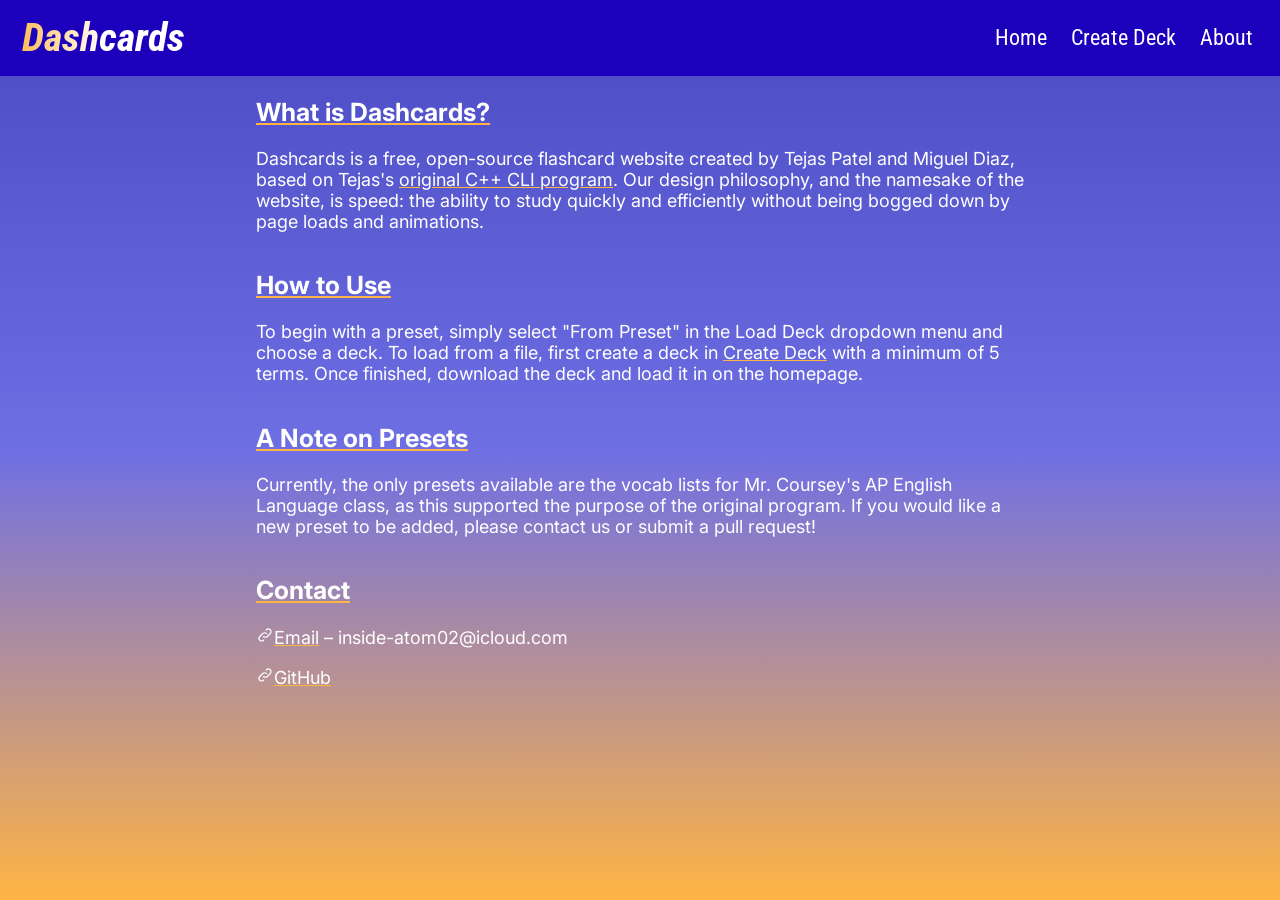
==== about.html @ 9b15b109 "Replace Xcode project with Dashcards Clears the DataTransmission Xcode project and copies in the Das" ====
<!DOCTYPE html>
<html lang="en-US">
<head>
    <title>Dashcards - About</title>
    <link rel="stylesheet" href="style.css">
    <style>
        body { overflow: scroll; overflow-x: hidden; };
    </style>
    <meta charset="UTF-8">
    <meta name="viewport" content="width=device-width, initial-scale=1.0">
    <script>
    if(/Android|webOS|iPhone|iPad|iPod|BlackBerry|IEMobile|Opera Mini/i.test(navigator.userAgent)){
        alert("This website is currently not designed for mobile! Please open in a desktop web browser instead.");
        }
    </script>
    <link rel="apple-touch-icon" sizes="180x180" href="apple-touch-icon.png">
    <link rel="icon" type="image/png" sizes="32x32" href="favicon-32x32.png">
    <link rel="icon" type="image/png" sizes="16x16" href="favicon-16x16.png">
    <link rel="manifest" href="site.webmanifest">
    <link rel="mask-icon" href="safari-pinned-tab.svg" color="#373e98">
    <meta name="msapplication-TileColor" content="#2b5797">
    <meta name="theme-color" content="#373e98">
</head>
    <!-- Google tag (gtag.js) -->
<script async src="https://www.googletagmanager.com/gtag/js?id=G-7D8ZYG3FQY"></script>
<script>
  window.dataLayer = window.dataLayer || [];
  function gtag(){dataLayer.push(arguments);}
  gtag('js', new Date());

  gtag('config', 'G-7D8ZYG3FQY');
</script>
<body>
    <div class="header">
        <a href="index.html" id="logo">Dashcards</a>
        <a href="about.html" style="margin-right: 25px">About</a>
        <a href="createdeck.html">Create Deck</a>
        <a href="index.html">Home</a>
    </div>
    <div style="padding-top: 76px"></div>
    <div id="content">
        <div>
            <h2 class="section-title">What is Dashcards?</h2>
            <p>Dashcards is a free, open-source flashcard website created by Tejas Patel and Miguel Diaz, based on Tejas's
                <a href="https://github.com/tpate0562/Quizlet-main/blob/master/main.cpp" class="text-link">original C++ CLI program</a>.
                Our design philosophy, and the namesake of the website, is speed: the ability to study quickly and efficiently without being bogged down by page loads and animations.</p>
        </div>

        <div>
            <h2 class="section-title">How to Use</h2>
            <p>To begin with a preset, simply select "From Preset" in the Load Deck dropdown menu and choose a deck. To load from a file, first create a deck in
            <a href="createdeck.html" class="text-link">Create Deck</a>
            with a minimum of 5 terms. Once finished, download the deck and load it in on the homepage.</p>
        </div>

        <div>
            <h2 class="section-title">A Note on Presets</h2>
            <p>Currently, the only presets available are the vocab lists for Mr. Coursey's AP English Language class, as this supported the purpose of the original program. If you would like a new preset to be added, please contact us or submit a pull request!</p>
        </div>

        <div>
            <h2 class="section-title">Contact</h2>
            <p><svg xmlns="http://www.w3.org/2000/svg" class="icon icon-tabler icon-tabler-link" width="18" height="18" viewBox="0 0 24 24" stroke-width="1.5" stroke="#ffffff" fill="none" stroke-linecap="round" stroke-linejoin="round">
                <path stroke="none" d="M0 0h24v24H0z" fill="none"/>
                <path d="M10 14a3.5 3.5 0 0 0 5 0l4 -4a3.5 3.5 0 0 0 -5 -5l-.5 .5" />
                <path d="M14 10a3.5 3.5 0 0 0 -5 0l-4 4a3.5 3.5 0 0 0 5 5l.5 -.5" />
            </svg><a href="mailto:inside-atom02@icloud.com" class="text-link">Email</a>
            &ndash; inside-atom02@icloud.com
            </p>
            <br>
            <a href="https://github.com/tpate0562/Dashcards" class="text-link" style="margin-left: 20%"><svg xmlns="http://www.w3.org/2000/svg" class="icon icon-tabler icon-tabler-link" width="18" height="18" viewBox="0 0 24 24" stroke-width="1.5" stroke="#ffffff" fill="none" stroke-linecap="round" stroke-linejoin="round">
                <path stroke="none" d="M0 0h24v24H0z" fill="none"/>
                <path d="M10 14a3.5 3.5 0 0 0 5 0l4 -4a3.5 3.5 0 0 0 -5 -5l-.5 .5" />
                <path d="M14 10a3.5 3.5 0 0 0 -5 0l-4 4a3.5 3.5 0 0 0 5 5l.5 -.5" />
            </svg>GitHub</a>
        </div>
    </div>
</body>
</html>
---- style.css ----
@import url('https://fonts.googleapis.com/css2?family=Roboto+Condensed&display=swap');
@import url('https://fonts.googleapis.com/css2?family=Inter:wght@500&display=swap');

:root {
    --dashcards-blue: #1c00bc;
    --dashcards-orange: #ffb444;
}

html { scroll-behavior: smooth; }
html, body { height: 100%; }

body {
    margin: 0;
    padding: 0;
    background-attachment: fixed;
    background-image: linear-gradient(180deg, #4949c2, #6f6fe4, var(--dashcards-orange));
    min-height: 100vh;
    background-repeat: no-repeat;
    overflow: hidden;
    box-sizing: border-box;

    /* background-image: radial-gradient(rgb(4, 45, 157), rgb(64, 116, 237)); */
}

.header {
    position: fixed;
    background-color: var(--dashcards-blue);
    padding: 15px 10px;
    width: 100%;
}

.header a, .header button, .header label {
    display: block;
    float: right;
    padding: 12px;
    line-height: 22px;
    text-align: center;
    text-decoration: none;
    border: #00000000;
    background-color: #00000000;
    font-family: "Roboto Condensed";
    font-size: 22px;
    color: #ffffff;
    border-radius: 5px;
    user-select: none;
    cursor: pointer;
}

.header label {
    cursor: pointer;
}

.header input {
    display: none;
}

.header a:hover, .header label:hover, .dropdown:hover button {
    background: linear-gradient(90deg, var(--dashcards-orange), #ffffff);
    background-clip: text;
    -webkit-background-clip: text;
    -moz-background-clip: text;
    color: transparent;
    transition: 0.5s;
}

.dropdown {
    position: relative;
    display: block;
    float: right;
}

.dropdown-options {
    display: none;
    position: absolute;
    right: 0;
    background-color: var(--dashcards-blue);
    margin-top: 40px;
    padding-top: 20px;
    min-width: 160px;
    border-radius: 5px;
    z-index: 1;
}

.dropdown-options a, .dropdown-options label {
    padding: 12px 16px;
    text-align: right;
    width: 80%;
}

.dropdown:hover .dropdown-options {
    display: block;
}

#logo {
    float: left;
    font-size: 40px;
    font-weight: bold;
    font-style: italic;
    background: linear-gradient(90deg, var(--dashcards-orange), #ffffff, #ffffff);
    background-clip: text;
    -webkit-background-clip: text;
    color: #00000000;
}

/* This can be deleted if we change how the grid works */
.btn1 { grid-area: button1; }
.btn2 { grid-area: button2; }
.btn3 { grid-area: button3; }
.btn4 { grid-area: button4; }

/* TODO: resize text based on button size */
.btn {
    display: inline-block;
    border: none;
    border-radius: 10px;
    background-color: var(--dashcards-blue);
    color: #ffffff;
    text-decoration: none;
    font-family: "Roboto Condensed";
    font-size: 20px;
    padding: auto;
    margin: 10px 10px;
    width: 400px;
    height: 65px;
    cursor: pointer;
    user-select: none;
}

.btn button:hover {
    background-color: #2300e6;
    transition: 0.2s;
}

#write-input {
    display: flex;
    justify-content: center;
    margin-left: auto;
    margin-right: auto;
    width: 1000px;
    font-family: "Roboto Condensed";
    font-size: 20px;
    color: #ffffff;
}

#settings-open, #settings-close {
    display: block;
    position: absolute;
    right: 0px;
    border: none;
    border-radius: 10px;
    background-color: var(--dashcards-blue);
    color: #ffffff;
    padding: 10px 10px;
    margin-top: 20px;
    margin-right: 20px;
    cursor: pointer;
    user-select: none;
}

#settings-menu {
    position: absolute;
    top: 50%;
    left: 50%;
    margin-right: -50%;
    transform: translate(-50%, -50%);
    background-color: var(--dashcards-blue);
    width: 40%;
    height: auto;
    max-width: 1200px;
    max-height: 960px;
    text-align: center;
    text-decoration: underline;
    font-family: "Inter";
    font-size: 25px;
    color: #ffffff;
    border-radius: 8px;
    z-index: 1;
}

#input-options {
    display: block;
    float: left;
    text-align: left;
    font-size: 22px;
    border: 0;
}

.radio-label {
    font-size: 20px;
    display: grid;
    grid-template-columns: 1em auto;
    gap: 0.5em;
}

.radio-label + .radio-label {
    margin-top: 0.5em;
}

input[type="radio"] {
    appearance: none;
    margin: 0;
    font: inherit;
    color: currentColor;
    width: 1.0em;
    height: 1.0em;
    border: 0.12em solid currentColor;
    border-radius: 50%;
    transform: translateY(-0.06em);
    display: grid;
    place-content: center;
}

input[type="radio"]::before {
    content: "";
    width: 0.6em;
    height: 0.6em;
    border-radius: 50%;
    transform: scale(0);
    transition: 120ms transform ease-in-out;
    box-shadow: inset 1em 1em var(--dashcards-orange);
}
input[type="radio"]:checked::before {
    transform: scale(1);
}


button:disabled, button[disabled] {
    opacity: 60%;
    cursor: default;
}

input[type=text] {
    width: 40%;
    padding: 10px 15px;
    margin: 10px;
    box-sizing: border-box;
    border: 3px solid #000000;
    border-radius: 4px;
    outline: none;
}

#startprompt {
    display: flex;
    justify-content: center;
    font-family: "Inter";
    font-size: 30px;
    font-style: italic;
    color: #ffffff;
}

#startbutton {
    display: none;
    border: none;
    border-radius: 10px;
    background-color: var(--dashcards-blue);
    color: #ffffff;
    text-decoration: none;
    font-family: "Roboto Condensed";
    font-size: 20px;
    padding: 10px 100px;
    margin: 10px 10px;
    cursor: pointer;
    user-select: none;
}

.text {
    margin-left: 10px;
    font-family: "Inter";
    font-size: 25px;
    color: #ffffff;
}

#preset-select {
    display: flex;
    font-family: "Inter";
    font-size: 16px;
    color: #ffffff;
    background-color: var(--dashcards-blue);
    width: 40%;
    padding: 10px 15px;
    margin: 10px;
    box-sizing: border-box;
    border: 3px solid;
    border-color: #00000000;
    border-radius: 4px;
    outline: none;
}

select optgroup {
    font-style: normal;
}

/* THIS GRID ISN'T RIGHT. Needs to have button sizes not based on other text (and still needs vertical centering) */
.center {
    display: grid;
    align-items: center;
    justify-content: center;
    vertical-align: middle;
    grid-template-areas: 
    'button1 button2'
    'button3 button4';
    padding: 10px;
}

.counter {
    display: flex;
    align-items: center;
    justify-content: center;
    font-family: "Inter";
    font-size: 22px;
    color: #ffffff;
}

#rsp-correct, #rsp-incorrect {
    display: inline-block;
    margin-right: 20px;
}
.ttf {
    padding: 0;
    display: flex;
    justify-content: center;
    font-family: "Inter";
    color: #ffffff;
    font-size: 24px;
}

#question, #rsp {
    /*display: flex;*/
    display: none;
    justify-content: center;
    font-family: "Inter";
    color: #ffffff;
}

/* ANIMATIONS */

.counter-anim {
    animation: scorescale 0.2s 1;
    animation-timing-function: ease-out;
}

@keyframes scorescale {
    0% {transform: scale(1.2)}
    100% {transform: scale(1.0)}
}



.rsp-correct-anim {
    animation: correctflash 0.3s 1;
    animation-timing-function: ease-out;
}
 
@keyframes correctflash {
    0% {color: #00ff62}
    100% {color: #ffffff}
}

.rsp-incorrect-anim {
    animation: incorrectflash 0.3s 1;
    animation-timing-function: ease-out;
}

@keyframes incorrectflash {
    0% {color: #ff0000}
    100% {color: #ffffff}
}





/**************************************************************************************************************************************
createdeck.html-SPECIFIC STYLES GO DOWN HERE. I know it's probably a bad idea to put it all on one stylesheet but we can fix that later.
***************************************************************************************************************************************/


#deck-input {
    display: flex;
    margin-left: auto;
    margin-right: auto;
    width: 1000px;
    flex-flow: row wrap;
    justify-content: center;
    font-family: "Roboto Condensed";
    font-size: 20px;
    color: #ffffff;
    padding-left: 10%;
    padding-right: 10%;
}

#title-input {
    align-self: center;
    text-align: center;
    flex-basis: 100%;
}

#deck-input > input[type=text] {
    flex-basis: 40%;
}

#button-controls {
    position: fixed;
    bottom: 0;
    right: 0;
}

#create-error {
    display: block;
    text-align: center;
    font-family: "Inter";
    font-size: 18px;
    color: #ffffff;
}

#create-error span {
    padding: 0.3em;
    background-color: #ff3029;
    border: 4px solid #ff3029;
}

::placeholder {
    font-family: "Roboto Condensed";
}

/*********
about.html
*********/

.section-title {
    display: block;
    justify-content: center;
    margin-left: 20%;
    margin-right: 20%;
    text-align: left;
    text-decoration: underline;
    text-decoration-color: var(--dashcards-orange);
    font-family: "Inter";
    font-size: 25px;
    color: #ffffff;
}

p {
    display: inline-block;
    margin-left: 20%;
    margin-right: 20%;
    margin-top: 0%;
    font-family: "Inter";
    font-size: 18px;
    color: #ffffff;
}

.text-link {
    display: inline-block;
    font-family: "Inter";
    font-size: 18px;
    color: #ffffff;
    text-decoration-color: var(--dashcards-orange);
}
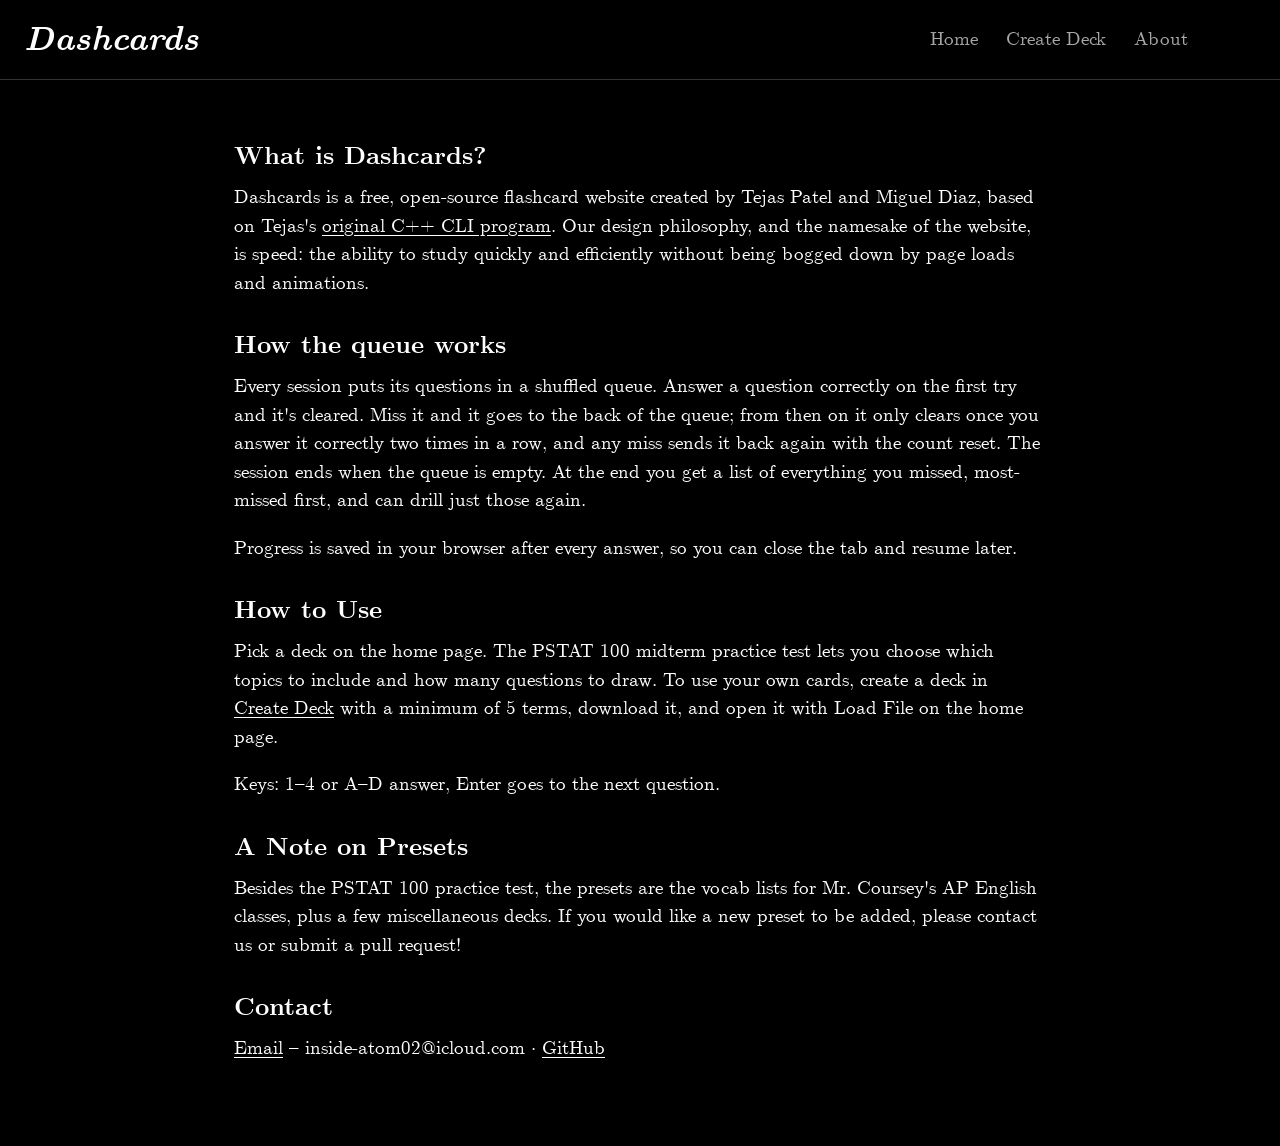
==== commit 72911629: "Restyle Dashcards and add a mastery queue with LaTeX rendering - Black background with white Compute" ====
--- a/about.html
+++ b/about.html
@@ -2,42 +2,27 @@
 <html lang="en-US">
 <head>
     <title>Dashcards - About</title>
+    <meta charset="UTF-8">
+    <meta name="viewport" content="width=device-width, initial-scale=1">
+    <link rel="stylesheet" href="fonts/fonts.css">
     <link rel="stylesheet" href="style.css">
-    <style>
-        body { overflow: scroll; overflow-x: hidden; };
-    </style>
-    <meta charset="UTF-8">
-    <meta name="viewport" content="width=device-width, initial-scale=1.0">
-    <script>
-    if(/Android|webOS|iPhone|iPad|iPod|BlackBerry|IEMobile|Opera Mini/i.test(navigator.userAgent)){
-        alert("This website is currently not designed for mobile! Please open in a desktop web browser instead.");
-        }
-    </script>
     <link rel="apple-touch-icon" sizes="180x180" href="apple-touch-icon.png">
     <link rel="icon" type="image/png" sizes="32x32" href="favicon-32x32.png">
     <link rel="icon" type="image/png" sizes="16x16" href="favicon-16x16.png">
     <link rel="manifest" href="site.webmanifest">
-    <link rel="mask-icon" href="safari-pinned-tab.svg" color="#373e98">
-    <meta name="msapplication-TileColor" content="#2b5797">
-    <meta name="theme-color" content="#373e98">
+    <link rel="mask-icon" href="safari-pinned-tab.svg" color="#000000">
+    <meta name="msapplication-TileColor" content="#000000">
+    <meta name="theme-color" content="#000000">
 </head>
-    <!-- Google tag (gtag.js) -->
-<script async src="https://www.googletagmanager.com/gtag/js?id=G-7D8ZYG3FQY"></script>
-<script>
-  window.dataLayer = window.dataLayer || [];
-  function gtag(){dataLayer.push(arguments);}
-  gtag('js', new Date());
-
-  gtag('config', 'G-7D8ZYG3FQY');
-</script>
 <body>
     <div class="header">
         <a href="index.html" id="logo">Dashcards</a>
-        <a href="about.html" style="margin-right: 25px">About</a>
-        <a href="createdeck.html">Create Deck</a>
-        <a href="index.html">Home</a>
+        <nav>
+            <a href="index.html">Home</a>
+            <a href="createdeck.html">Create Deck</a>
+            <a href="about.html">About</a>
+        </nav>
     </div>
-    <div style="padding-top: 76px"></div>
     <div id="content">
         <div>
             <h2 class="section-title">What is Dashcards?</h2>
@@ -47,32 +32,34 @@
         </div>
 
         <div>
+            <h2 class="section-title">How the queue works</h2>
+            <p>Every session puts its questions in a shuffled queue. Answer a question correctly on the first try and it's cleared.
+                Miss it and it goes to the back of the queue; from then on it only clears once you answer it correctly
+                two times in a row, and any miss sends it back again with the count reset. The session ends when the queue is empty.
+                At the end you get a list of everything you missed, most-missed first, and can drill just those again.</p>
+            <p>Progress is saved in your browser after every answer, so you can close the tab and resume later.</p>
+        </div>
+
+        <div>
             <h2 class="section-title">How to Use</h2>
-            <p>To begin with a preset, simply select "From Preset" in the Load Deck dropdown menu and choose a deck. To load from a file, first create a deck in
-            <a href="createdeck.html" class="text-link">Create Deck</a>
-            with a minimum of 5 terms. Once finished, download the deck and load it in on the homepage.</p>
+            <p>Pick a deck on the home page. The PSTAT 100 midterm practice test lets you choose which topics to include and how many questions to draw.
+                To use your own cards, create a deck in
+                <a href="createdeck.html" class="text-link">Create Deck</a>
+                with a minimum of 5 terms, download it, and open it with Load File on the home page.</p>
+            <p>Keys: 1&ndash;4 or A&ndash;D answer, Enter goes to the next question.</p>
         </div>
 
         <div>
             <h2 class="section-title">A Note on Presets</h2>
-            <p>Currently, the only presets available are the vocab lists for Mr. Coursey's AP English Language class, as this supported the purpose of the original program. If you would like a new preset to be added, please contact us or submit a pull request!</p>
+            <p>Besides the PSTAT 100 practice test, the presets are the vocab lists for Mr. Coursey's AP English classes, plus a few miscellaneous decks.
+                If you would like a new preset to be added, please contact us or submit a pull request!</p>
         </div>
 
         <div>
             <h2 class="section-title">Contact</h2>
-            <p><svg xmlns="http://www.w3.org/2000/svg" class="icon icon-tabler icon-tabler-link" width="18" height="18" viewBox="0 0 24 24" stroke-width="1.5" stroke="#ffffff" fill="none" stroke-linecap="round" stroke-linejoin="round">
-                <path stroke="none" d="M0 0h24v24H0z" fill="none"/>
-                <path d="M10 14a3.5 3.5 0 0 0 5 0l4 -4a3.5 3.5 0 0 0 -5 -5l-.5 .5" />
-                <path d="M14 10a3.5 3.5 0 0 0 -5 0l-4 4a3.5 3.5 0 0 0 5 5l.5 -.5" />
-            </svg><a href="mailto:inside-atom02@icloud.com" class="text-link">Email</a>
+            <p><a href="mailto:inside-atom02@icloud.com" class="text-link">Email</a>
             &ndash; inside-atom02@icloud.com
-            </p>
-            <br>
-            <a href="https://github.com/tpate0562/Dashcards" class="text-link" style="margin-left: 20%"><svg xmlns="http://www.w3.org/2000/svg" class="icon icon-tabler icon-tabler-link" width="18" height="18" viewBox="0 0 24 24" stroke-width="1.5" stroke="#ffffff" fill="none" stroke-linecap="round" stroke-linejoin="round">
-                <path stroke="none" d="M0 0h24v24H0z" fill="none"/>
-                <path d="M10 14a3.5 3.5 0 0 0 5 0l4 -4a3.5 3.5 0 0 0 -5 -5l-.5 .5" />
-                <path d="M14 10a3.5 3.5 0 0 0 -5 0l-4 4a3.5 3.5 0 0 0 5 5l.5 -.5" />
-            </svg>GitHub</a>
+            &middot; <a href="https://github.com/tpate0562/Dashcards" class="text-link">GitHub</a></p>
         </div>
     </div>
 </body>
--- a/fonts/fonts.css
+++ b/fonts/fonts.css
@@ -0,0 +1,43 @@
+/* Computer Modern Unicode (CMU) fonts by Donald Knuth, OFL-licensed (see OFL.txt).
+   Woff2 files from the computer-modern npm package. */
+@font-face {
+    font-family: "CMU Serif";
+    font-style: normal;
+    font-weight: 400;
+    src: url("cmu-serif-500-roman.woff2") format("woff2");
+}
+
+@font-face {
+    font-family: "CMU Serif";
+    font-style: italic;
+    font-weight: 400;
+    src: url("cmu-serif-500-italic.woff2") format("woff2");
+}
+
+@font-face {
+    font-family: "CMU Serif";
+    font-style: normal;
+    font-weight: 700;
+    src: url("cmu-serif-700-roman.woff2") format("woff2");
+}
+
+@font-face {
+    font-family: "CMU Serif";
+    font-style: italic;
+    font-weight: 700;
+    src: url("cmu-serif-700-italic.woff2") format("woff2");
+}
+
+@font-face {
+    font-family: "CMU Typewriter Text";
+    font-style: normal;
+    font-weight: 400;
+    src: url("cmu-typewriter-text-500-roman.woff2") format("woff2");
+}
+
+@font-face {
+    font-family: "CMU Typewriter Text";
+    font-style: normal;
+    font-weight: 700;
+    src: url("cmu-typewriter-text-700-roman.woff2") format("woff2");
+}
--- a/style.css
+++ b/style.css
@@ -1,459 +1,582 @@
-@import url('https://fonts.googleapis.com/css2?family=Roboto+Condensed&display=swap');
-@import url('https://fonts.googleapis.com/css2?family=Inter:wght@500&display=swap');
-
 :root {
-    --dashcards-blue: #1c00bc;
-    --dashcards-orange: #ffb444;
+    --bg: #000000;
+    --text: #ffffff;
+    --muted: #a8a8a8;
+    --faint: #5c5c5c;
+    --line: #333333;
+    --raised: #0d0d0d;
+    --code-bg: #121212;
+    --right: #7ee08f;
+    --wrong: #ff7a7a;
+    --review: #f5c86b;
+    --serif: "CMU Serif", "Computer Modern Serif", "Latin Modern Roman", "KaTeX_Main", Georgia, serif;
+    --mono: "CMU Typewriter Text", "Latin Modern Mono", "Courier New", monospace;
+    color-scheme: dark;
 }
 
 html { scroll-behavior: smooth; }
-html, body { height: 100%; }
 
 body {
     margin: 0;
     padding: 0;
-    background-attachment: fixed;
-    background-image: linear-gradient(180deg, #4949c2, #6f6fe4, var(--dashcards-orange));
     min-height: 100vh;
-    background-repeat: no-repeat;
-    overflow: hidden;
+    background: var(--bg);
+    color: var(--text);
+    font-family: var(--serif);
+    font-size: 19px;
+    line-height: 1.5;
     box-sizing: border-box;
-
-    /* background-image: radial-gradient(rgb(4, 45, 157), rgb(64, 116, 237)); */
-}
+    -webkit-font-smoothing: antialiased;
+}
+
+*, *::before, *::after { box-sizing: inherit; }
+
+button, input, select, textarea {
+    font: inherit;
+    color: inherit;
+}
+
+a { color: var(--text); }
+
+code {
+    font-family: var(--mono);
+    font-size: 0.95em;
+    background: var(--code-bg);
+    border: 1px solid var(--line);
+    border-radius: 3px;
+    padding: 0 0.25em;
+    white-space: pre-wrap;
+    overflow-wrap: anywhere;
+}
+
+pre {
+    margin: 0.6em 0;
+    padding: 0.7em 0.9em;
+    background: var(--code-bg);
+    border: 1px solid var(--line);
+    border-radius: 6px;
+    overflow-x: auto;
+    text-align: left;
+    line-height: 1.35;
+}
+
+pre code {
+    background: none;
+    border: 0;
+    padding: 0;
+    font-size: 0.88em;
+    white-space: pre;
+}
+
+/* CMU Serif and KaTeX's fonts are both Computer Modern, so math matches the text at 1em */
+.katex { font-size: 1em; }
+.katex-display { margin: 0.6em 0; overflow-x: auto; overflow-y: hidden; }
+.math-error { font-family: var(--mono); color: var(--wrong); }
+
+kbd {
+    font-family: var(--mono);
+    font-size: 0.85em;
+    border: 1px solid var(--faint);
+    border-bottom-width: 2px;
+    border-radius: 4px;
+    padding: 0 0.3em;
+}
+
+/* HEADER */
 
 .header {
-    position: fixed;
-    background-color: var(--dashcards-blue);
-    padding: 15px 10px;
-    width: 100%;
-}
-
-.header a, .header button, .header label {
-    display: block;
-    float: right;
-    padding: 12px;
-    line-height: 22px;
-    text-align: center;
+    position: sticky;
+    top: 0;
+    z-index: 2;
+    display: flex;
+    align-items: center;
+    justify-content: space-between;
+    flex-wrap: wrap;
+    gap: 8px;
+    padding: 14px 24px;
+    background: var(--bg);
+    border-bottom: 1px solid var(--line);
+}
+
+.header nav {
+    display: flex;
+    align-items: center;
+    gap: 4px;
+    margin-right: 56px;
+}
+
+.header nav a, .header nav label {
+    padding: 6px 12px;
     text-decoration: none;
-    border: #00000000;
-    background-color: #00000000;
-    font-family: "Roboto Condensed";
-    font-size: 22px;
-    color: #ffffff;
+    font-size: 19px;
+    color: var(--muted);
     border-radius: 5px;
+    cursor: pointer;
     user-select: none;
-    cursor: pointer;
-}
-
-.header label {
-    cursor: pointer;
-}
-
-.header input {
-    display: none;
-}
-
-.header a:hover, .header label:hover, .dropdown:hover button {
-    background: linear-gradient(90deg, var(--dashcards-orange), #ffffff);
-    background-clip: text;
-    -webkit-background-clip: text;
-    -moz-background-clip: text;
-    color: transparent;
-    transition: 0.5s;
-}
-
-.dropdown {
-    position: relative;
-    display: block;
-    float: right;
-}
-
-.dropdown-options {
-    display: none;
-    position: absolute;
-    right: 0;
-    background-color: var(--dashcards-blue);
-    margin-top: 40px;
-    padding-top: 20px;
-    min-width: 160px;
-    border-radius: 5px;
-    z-index: 1;
-}
-
-.dropdown-options a, .dropdown-options label {
-    padding: 12px 16px;
-    text-align: right;
-    width: 80%;
-}
-
-.dropdown:hover .dropdown-options {
-    display: block;
-}
+}
+
+.header nav a:hover, .header nav label:hover {
+    color: var(--text);
+}
+
+.header input[type=file] { display: none; }
 
 #logo {
-    float: left;
-    font-size: 40px;
+    font-size: 34px;
     font-weight: bold;
     font-style: italic;
-    background: linear-gradient(90deg, var(--dashcards-orange), #ffffff, #ffffff);
-    background-clip: text;
-    -webkit-background-clip: text;
-    color: #00000000;
-}
-
-/* This can be deleted if we change how the grid works */
-.btn1 { grid-area: button1; }
-.btn2 { grid-area: button2; }
-.btn3 { grid-area: button3; }
-.btn4 { grid-area: button4; }
-
-/* TODO: resize text based on button size */
+    text-decoration: none;
+    color: var(--text);
+}
+
+/* BUTTONS AND FORMS */
+
 .btn {
     display: inline-block;
-    border: none;
+    border: 1px solid var(--faint);
+    border-radius: 8px;
+    background: var(--bg);
+    color: var(--text);
+    padding: 10px 22px;
+    margin: 6px 8px 6px 0;
+    font-size: 19px;
+    cursor: pointer;
+    user-select: none;
+}
+
+.btn:hover:not(:disabled) { border-color: var(--text); }
+.btn.primary { background: var(--text); color: var(--bg); border-color: var(--text); }
+.btn.primary:hover:not(:disabled) { background: #d9d9d9; }
+.btn.small { font-size: 16px; padding: 6px 14px; }
+.btn.danger { color: var(--wrong); border-color: #6b2b2b; }
+.btn.danger:hover { border-color: var(--wrong); }
+
+button:disabled, button[disabled] {
+    opacity: 50%;
+    cursor: default;
+}
+
+button.link {
+    background: none;
+    border: 0;
+    padding: 0 4px;
+    color: var(--muted);
+    text-decoration: underline;
+    text-underline-offset: 3px;
+    cursor: pointer;
+}
+
+button.link:hover { color: var(--text); }
+
+select, input[type=text] {
+    width: 100%;
+    max-width: 640px;
+    padding: 9px 12px;
+    background: var(--raised);
+    border: 1px solid var(--faint);
+    border-radius: 6px;
+    outline: none;
+}
+
+select:focus, input[type=text]:focus { border-color: var(--text); }
+select optgroup { font-style: normal; color: var(--muted); }
+select option { color: var(--text); background: var(--raised); }
+
+input[type=checkbox], input[type=radio] {
+    accent-color: var(--text);
+    width: 1em;
+    height: 1em;
+    margin: 0;
+}
+
+.check-label, .radio-label {
+    display: flex;
+    align-items: baseline;
+    gap: 0.5em;
+    cursor: pointer;
+}
+
+.hint, .count { color: var(--muted); }
+.count { font-size: 0.85em; }
+.count::before { content: "("; }
+.count::after { content: ")"; }
+
+/* LAYOUT */
+
+#content {
+    max-width: 860px;
+    margin: 0 auto;
+    padding: 28px 24px 64px;
+}
+
+.title {
+    font-size: 34px;
+    font-weight: bold;
+    line-height: 1.2;
+    margin: 0.2em 0 0.4em;
+}
+
+.lede {
+    color: var(--muted);
+    margin: 0 0 1.5em;
+}
+
+.field-label {
+    display: block;
+    margin: 18px 0 6px;
+    font-weight: bold;
+}
+
+/* HOME */
+
+#section-picker { margin-top: 4px; }
+
+.picker-head {
+    display: flex;
+    align-items: baseline;
+    justify-content: space-between;
+    max-width: 640px;
+}
+
+.picker-actions { font-size: 16px; }
+
+#section-list {
+    max-width: 640px;
+    border: 1px solid var(--line);
+    border-radius: 6px;
+    padding: 6px 14px;
+}
+
+.chapter { padding: 8px 0; }
+.chapter + .chapter { border-top: 1px solid var(--line); }
+.chapter-label { font-weight: bold; }
+
+.section-checks {
+    display: grid;
+    gap: 2px;
+    margin: 4px 0 0 1.5em;
+    font-size: 16px;
+}
+
+#resume-box {
+    max-width: 640px;
+    margin-top: 22px;
+    padding: 12px 16px;
+    border: 1px solid var(--review);
+    border-radius: 8px;
+}
+
+#resume-box p { margin: 0 0 6px; }
+#start-summary { color: var(--muted); margin: 22px 0 4px; }
+#startprompt { color: var(--wrong); min-height: 1.5em; }
+
+/* QUIZ */
+
+#progress { margin-bottom: 20px; }
+
+#progress-bar {
+    height: 4px;
+    background: var(--line);
+    border-radius: 2px;
+    overflow: hidden;
+}
+
+#progress-fill {
+    height: 100%;
+    width: 0;
+    background: var(--text);
+    transition: width 0.3s ease-out;
+}
+
+#progress-text, #stats {
+    display: flex;
+    flex-wrap: wrap;
+    gap: 6px 22px;
+    margin-top: 8px;
+    font-size: 16px;
+    color: var(--muted);
+}
+
+#progress-text strong, #stats strong { color: var(--text); }
+
+#card {
+    border: 1px solid var(--line);
     border-radius: 10px;
-    background-color: var(--dashcards-blue);
-    color: #ffffff;
-    text-decoration: none;
-    font-family: "Roboto Condensed";
-    font-size: 20px;
-    padding: auto;
-    margin: 10px 10px;
-    width: 400px;
-    height: 65px;
-    cursor: pointer;
-    user-select: none;
-}
-
-.btn button:hover {
-    background-color: #2300e6;
-    transition: 0.2s;
-}
+    padding: 22px 26px 24px;
+    background: var(--bg);
+}
+
+#meta {
+    display: flex;
+    flex-wrap: wrap;
+    justify-content: space-between;
+    gap: 8px;
+    font-size: 15px;
+    color: var(--muted);
+    margin-bottom: 12px;
+}
+
+.badge {
+    border: 1px solid var(--faint);
+    border-radius: 999px;
+    padding: 0 10px;
+}
+
+.badge.review { color: var(--review); border-color: var(--review); }
+
+#question {
+    font-size: 21px;
+    margin-bottom: 18px;
+    overflow-wrap: break-word;
+}
+
+#buttons {
+    display: grid;
+    gap: 10px;
+}
+
+.choice {
+    display: flex;
+    align-items: baseline;
+    gap: 14px;
+    width: 100%;
+    padding: 12px 16px;
+    text-align: left;
+    background: var(--bg);
+    border: 1px solid var(--faint);
+    border-radius: 8px;
+    cursor: pointer;
+    line-height: 1.45;
+}
+
+.choice:hover:not(:disabled) { border-color: var(--text); }
+.choice:disabled { opacity: 1; cursor: default; color: var(--muted); }
+
+.choice .letter {
+    flex: none;
+    width: 1.6em;
+    height: 1.6em;
+    line-height: 1.5em;
+    text-align: center;
+    border: 1px solid var(--faint);
+    border-radius: 50%;
+    font-size: 0.85em;
+}
+
+.choice-text { flex: 1; min-width: 0; overflow-wrap: break-word; }
+.choice-text pre { margin: 0.3em 0; }
+
+.choice.right { color: var(--text); border-color: var(--right); box-shadow: inset 0 0 0 1px var(--right); }
+.choice.right .letter { background: var(--right); border-color: var(--right); color: var(--bg); }
+.choice.wrong { color: var(--text); border-color: var(--wrong); box-shadow: inset 0 0 0 1px var(--wrong); }
+.choice.wrong .letter { background: var(--wrong); border-color: var(--wrong); color: var(--bg); }
 
 #write-input {
     display: flex;
-    justify-content: center;
-    margin-left: auto;
-    margin-right: auto;
-    width: 1000px;
-    font-family: "Roboto Condensed";
-    font-size: 20px;
-    color: #ffffff;
-}
-
-#settings-open, #settings-close {
+    gap: 10px;
+}
+
+#write-input input { max-width: none; }
+#write-input .btn { margin: 0; }
+
+#feedback {
+    margin-top: 20px;
+    padding-top: 16px;
+    border-top: 1px solid var(--line);
+}
+
+#rsp {
+    margin: 0;
+    font-size: 23px;
+}
+
+#rsp.right { color: var(--right); }
+#rsp.wrong { color: var(--wrong); }
+#rsp.right::before { content: "\2713\2002"; }
+#rsp.wrong::before { content: "\2717\2002"; }
+
+#rsp-status {
+    margin: 4px 0 10px;
+    color: var(--muted);
+    font-size: 17px;
+}
+
+#explain { margin-bottom: 14px; }
+#nextbutton { margin: 0; }
+
+#stats { margin-top: 16px; }
+
+.keys {
+    margin-top: 18px;
+    font-size: 15px;
+    color: var(--faint);
+}
+
+/* DONE */
+
+.summary-grid {
+    display: grid;
+    grid-template-columns: repeat(auto-fit, minmax(150px, 1fr));
+    gap: 12px;
+    margin: 10px 0 18px;
+}
+
+.summary-grid div {
+    border: 1px solid var(--line);
+    border-radius: 8px;
+    padding: 12px 14px;
+    color: var(--muted);
+    font-size: 16px;
+}
+
+.summary-grid strong {
     display: block;
-    position: absolute;
-    right: 0px;
-    border: none;
-    border-radius: 10px;
-    background-color: var(--dashcards-blue);
-    color: #ffffff;
-    padding: 10px 10px;
-    margin-top: 20px;
-    margin-right: 20px;
-    cursor: pointer;
-    user-select: none;
-}
+    font-size: 30px;
+    color: var(--text);
+}
+
+.done-actions { margin-bottom: 28px; }
+
+#missed-heading { font-size: 24px; margin: 0 0 8px; }
+
+#missed-list {
+    padding-left: 1.4em;
+}
+
+#missed-list li {
+    padding: 14px 0;
+    border-bottom: 1px solid var(--line);
+}
+
+.missed-meta { font-size: 15px; color: var(--muted); }
+.missed-q { margin: 4px 0 8px; }
+.missed-a .label, .missed-explain { color: var(--muted); }
+.missed-a .label { font-weight: bold; margin-right: 0.3em; }
+.missed-explain { margin-top: 6px; font-size: 17px; }
+
+/* SETTINGS */
+
+#settings-open {
+    position: fixed;
+    top: 16px;
+    right: 20px;
+    z-index: 3;
+    display: flex;
+    padding: 7px;
+    border: 1px solid var(--faint);
+    border-radius: 8px;
+    background: var(--bg);
+    color: var(--text);
+    cursor: pointer;
+}
+
+#settings-open:hover { border-color: var(--text); }
 
 #settings-menu {
-    position: absolute;
+    position: fixed;
     top: 50%;
     left: 50%;
-    margin-right: -50%;
     transform: translate(-50%, -50%);
-    background-color: var(--dashcards-blue);
-    width: 40%;
-    height: auto;
-    max-width: 1200px;
-    max-height: 960px;
-    text-align: center;
-    text-decoration: underline;
-    font-family: "Inter";
-    font-size: 25px;
-    color: #ffffff;
-    border-radius: 8px;
-    z-index: 1;
-}
-
-#input-options {
-    display: block;
-    float: left;
-    text-align: left;
-    font-size: 22px;
+    z-index: 4;
+    width: min(92vw, 480px);
+    padding: 22px 26px;
+    background: var(--bg);
+    border: 1px solid var(--text);
+    border-radius: 10px;
+}
+
+#settings-menu h2 { margin: 0 0 8px; }
+
+#settings-close {
+    position: absolute;
+    top: 14px;
+    right: 14px;
+    display: flex;
+    padding: 4px;
     border: 0;
-}
-
-.radio-label {
-    font-size: 20px;
+    background: none;
+    color: var(--text);
+    cursor: pointer;
+}
+
+#settings-menu fieldset {
+    border: 0;
+    padding: 0;
+    margin: 0 0 16px;
     display: grid;
-    grid-template-columns: 1em auto;
-    gap: 0.5em;
-}
-
-.radio-label + .radio-label {
-    margin-top: 0.5em;
-}
-
-input[type="radio"] {
-    appearance: none;
-    margin: 0;
-    font: inherit;
-    color: currentColor;
-    width: 1.0em;
-    height: 1.0em;
-    border: 0.12em solid currentColor;
-    border-radius: 50%;
-    transform: translateY(-0.06em);
-    display: grid;
-    place-content: center;
-}
-
-input[type="radio"]::before {
-    content: "";
-    width: 0.6em;
-    height: 0.6em;
-    border-radius: 50%;
-    transform: scale(0);
-    transition: 120ms transform ease-in-out;
-    box-shadow: inset 1em 1em var(--dashcards-orange);
-}
-input[type="radio"]:checked::before {
-    transform: scale(1);
-}
-
-
-button:disabled, button[disabled] {
-    opacity: 60%;
-    cursor: default;
-}
-
-input[type=text] {
-    width: 40%;
-    padding: 10px 15px;
-    margin: 10px;
-    box-sizing: border-box;
-    border: 3px solid #000000;
-    border-radius: 4px;
-    outline: none;
-}
-
-#startprompt {
-    display: flex;
-    justify-content: center;
-    font-family: "Inter";
-    font-size: 30px;
-    font-style: italic;
-    color: #ffffff;
-}
-
-#startbutton {
-    display: none;
-    border: none;
-    border-radius: 10px;
-    background-color: var(--dashcards-blue);
-    color: #ffffff;
-    text-decoration: none;
-    font-family: "Roboto Condensed";
-    font-size: 20px;
-    padding: 10px 100px;
-    margin: 10px 10px;
-    cursor: pointer;
-    user-select: none;
-}
-
-.text {
-    margin-left: 10px;
-    font-family: "Inter";
-    font-size: 25px;
-    color: #ffffff;
-}
-
-#preset-select {
-    display: flex;
-    font-family: "Inter";
-    font-size: 16px;
-    color: #ffffff;
-    background-color: var(--dashcards-blue);
-    width: 40%;
-    padding: 10px 15px;
-    margin: 10px;
-    box-sizing: border-box;
-    border: 3px solid;
-    border-color: #00000000;
-    border-radius: 4px;
-    outline: none;
-}
-
-select optgroup {
-    font-style: normal;
-}
-
-/* THIS GRID ISN'T RIGHT. Needs to have button sizes not based on other text (and still needs vertical centering) */
-.center {
-    display: grid;
-    align-items: center;
-    justify-content: center;
-    vertical-align: middle;
-    grid-template-areas: 
-    'button1 button2'
-    'button3 button4';
-    padding: 10px;
-}
-
-.counter {
-    display: flex;
-    align-items: center;
-    justify-content: center;
-    font-family: "Inter";
-    font-size: 22px;
-    color: #ffffff;
-}
-
-#rsp-correct, #rsp-incorrect {
-    display: inline-block;
-    margin-right: 20px;
-}
-.ttf {
+    gap: 6px;
+}
+
+#settings-menu legend {
+    font-weight: bold;
     padding: 0;
-    display: flex;
-    justify-content: center;
-    font-family: "Inter";
-    color: #ffffff;
-    font-size: 24px;
-}
-
-#question, #rsp {
-    /*display: flex;*/
-    display: none;
-    justify-content: center;
-    font-family: "Inter";
-    color: #ffffff;
-}
-
-/* ANIMATIONS */
-
-.counter-anim {
-    animation: scorescale 0.2s 1;
-    animation-timing-function: ease-out;
-}
-
-@keyframes scorescale {
-    0% {transform: scale(1.2)}
-    100% {transform: scale(1.0)}
-}
-
-
-
-.rsp-correct-anim {
-    animation: correctflash 0.3s 1;
-    animation-timing-function: ease-out;
-}
- 
-@keyframes correctflash {
-    0% {color: #00ff62}
-    100% {color: #ffffff}
-}
-
-.rsp-incorrect-anim {
-    animation: incorrectflash 0.3s 1;
-    animation-timing-function: ease-out;
-}
-
-@keyframes incorrectflash {
-    0% {color: #ff0000}
-    100% {color: #ffffff}
-}
-
-
-
-
+    margin-bottom: 6px;
+}
+
+/* PHONES */
+
+@media (max-width: 640px) {
+    body { font-size: 17px; }
+    .header { padding: 10px 16px; }
+    .header nav { margin-right: 44px; }
+    .header nav a, .header nav label { padding: 4px 6px; font-size: 16px; }
+    #logo { font-size: 26px; }
+    #settings-open { top: 12px; right: 12px; padding: 5px; }
+    #content { padding: 20px 16px 48px; }
+    .title { font-size: 27px; }
+    #card { padding: 16px; }
+    #question { font-size: 19px; }
+    .choice { padding: 10px 12px; gap: 10px; }
+}
 
 /**************************************************************************************************************************************
 createdeck.html-SPECIFIC STYLES GO DOWN HERE. I know it's probably a bad idea to put it all on one stylesheet but we can fix that later.
 ***************************************************************************************************************************************/
 
-
 #deck-input {
-    display: flex;
-    margin-left: auto;
-    margin-right: auto;
-    width: 1000px;
-    flex-flow: row wrap;
-    justify-content: center;
-    font-family: "Roboto Condensed";
-    font-size: 20px;
-    color: #ffffff;
-    padding-left: 10%;
-    padding-right: 10%;
+    display: grid;
+    grid-template-columns: 1fr 1fr;
+    gap: 10px;
 }
 
 #title-input {
-    align-self: center;
-    text-align: center;
-    flex-basis: 100%;
-}
-
-#deck-input > input[type=text] {
-    flex-basis: 40%;
-}
+    grid-column: 1 / -1;
+    margin-bottom: 8px;
+}
+
+#title-input label { display: block; font-weight: bold; margin-bottom: 6px; }
+#deck-input input[type=text] { max-width: none; }
 
 #button-controls {
     position: fixed;
-    bottom: 0;
-    right: 0;
-}
+    bottom: 16px;
+    right: 16px;
+    display: grid;
+    gap: 8px;
+}
+
+#button-controls .btn { margin: 0; }
 
 #create-error {
-    display: block;
     text-align: center;
-    font-family: "Inter";
     font-size: 18px;
-    color: #ffffff;
-}
-
-#create-error span {
-    padding: 0.3em;
-    background-color: #ff3029;
-    border: 4px solid #ff3029;
-}
-
-::placeholder {
-    font-family: "Roboto Condensed";
-}
+    color: var(--wrong);
+}
+
+::placeholder { color: var(--faint); }
 
 /*********
 about.html
 *********/
 
 .section-title {
-    display: block;
-    justify-content: center;
-    margin-left: 20%;
-    margin-right: 20%;
-    text-align: left;
-    text-decoration: underline;
-    text-decoration-color: var(--dashcards-orange);
-    font-family: "Inter";
     font-size: 25px;
-    color: #ffffff;
-}
-
-p {
-    display: inline-block;
-    margin-left: 20%;
-    margin-right: 20%;
-    margin-top: 0%;
-    font-family: "Inter";
-    font-size: 18px;
-    color: #ffffff;
-}
+    margin: 1.2em 0 0.3em;
+}
+
+p { margin-top: 0; }
 
 .text-link {
-    display: inline-block;
-    font-family: "Inter";
-    font-size: 18px;
-    color: #ffffff;
-    text-decoration-color: var(--dashcards-orange);
-}+    color: var(--text);
+    text-underline-offset: 3px;
+}
